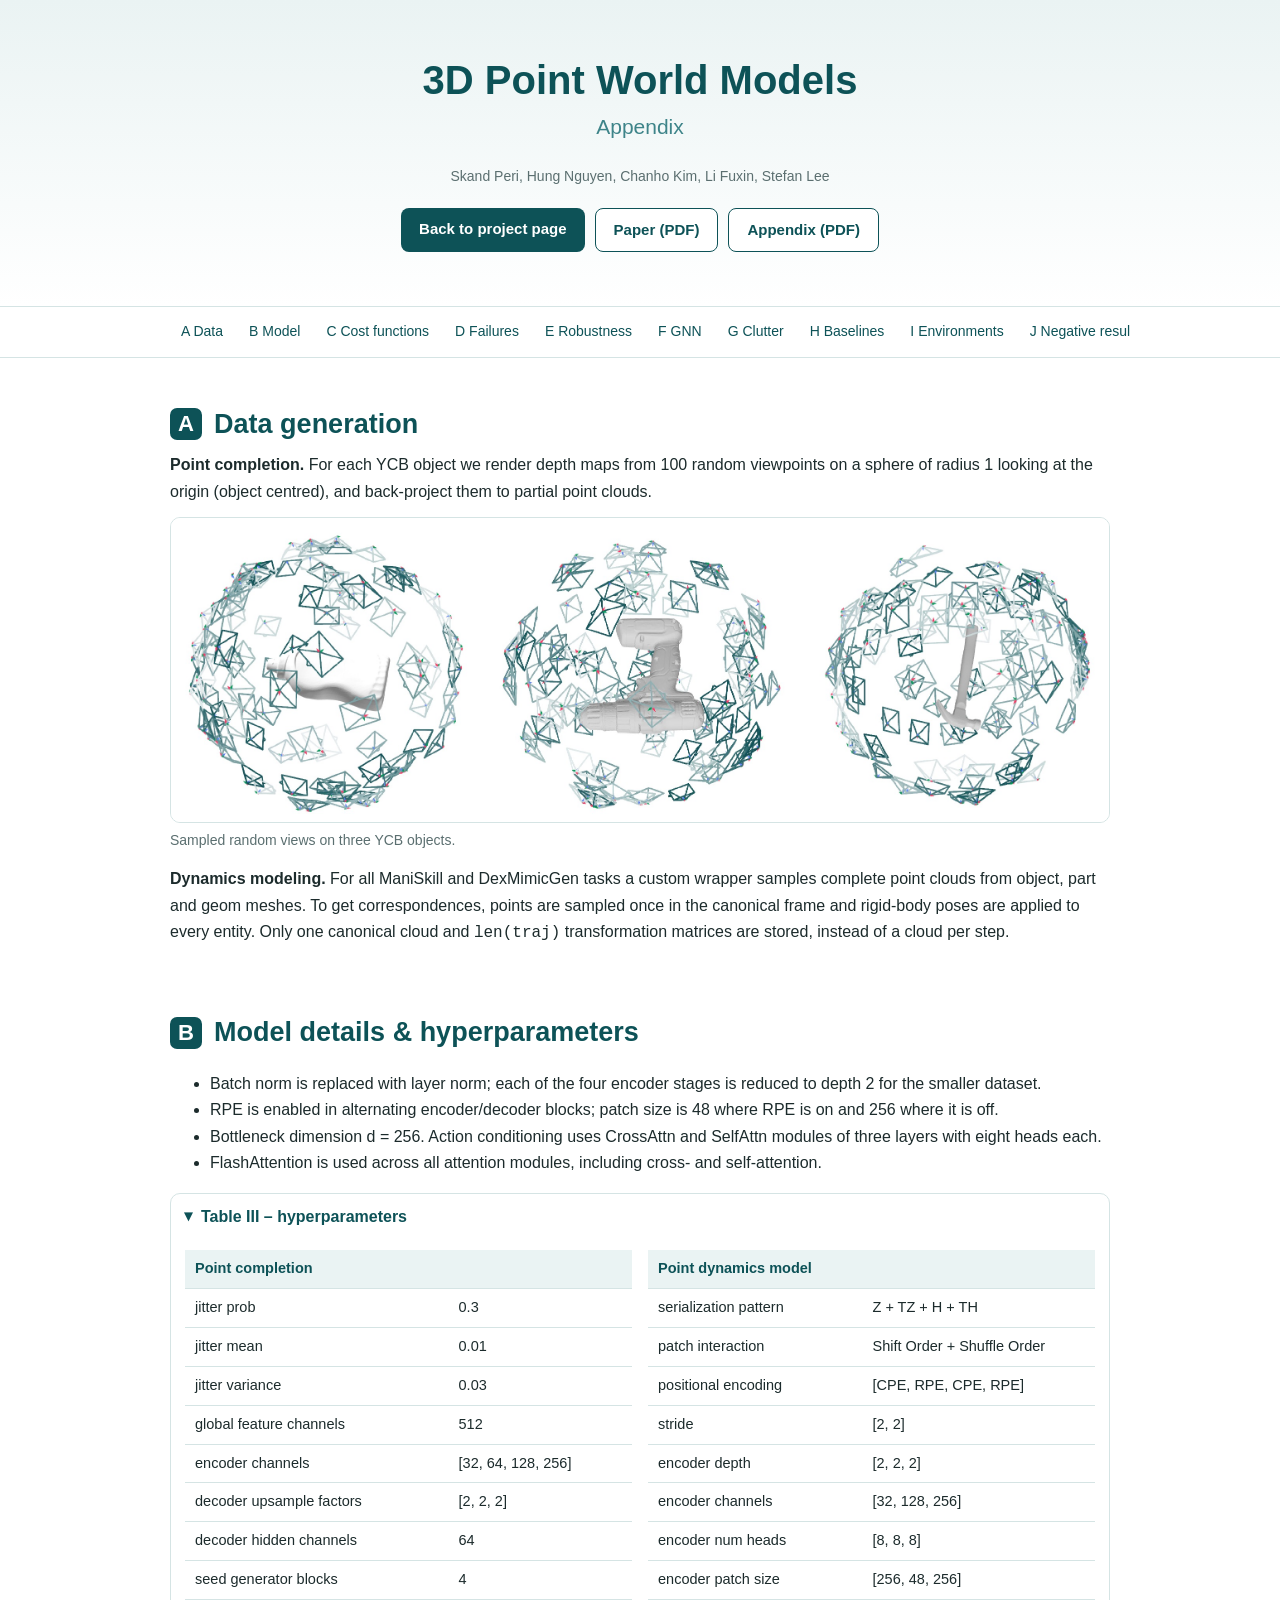
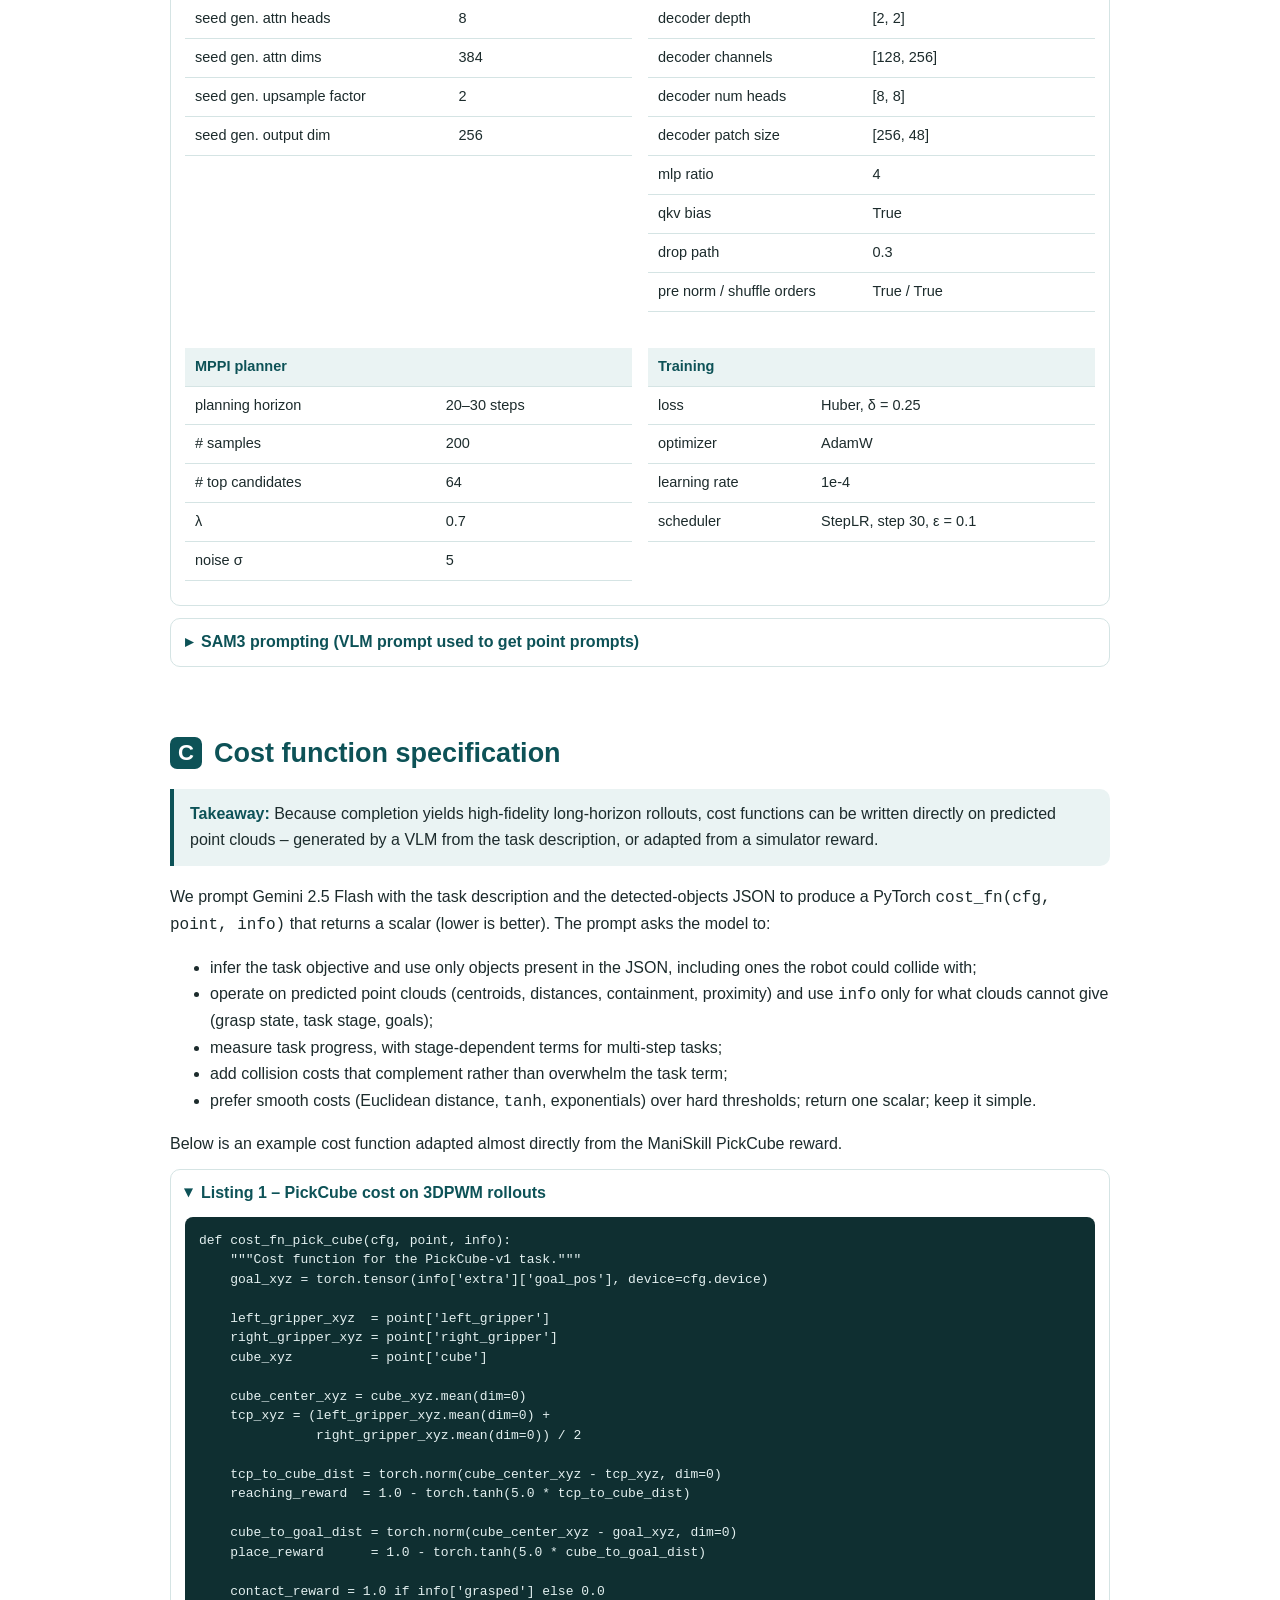
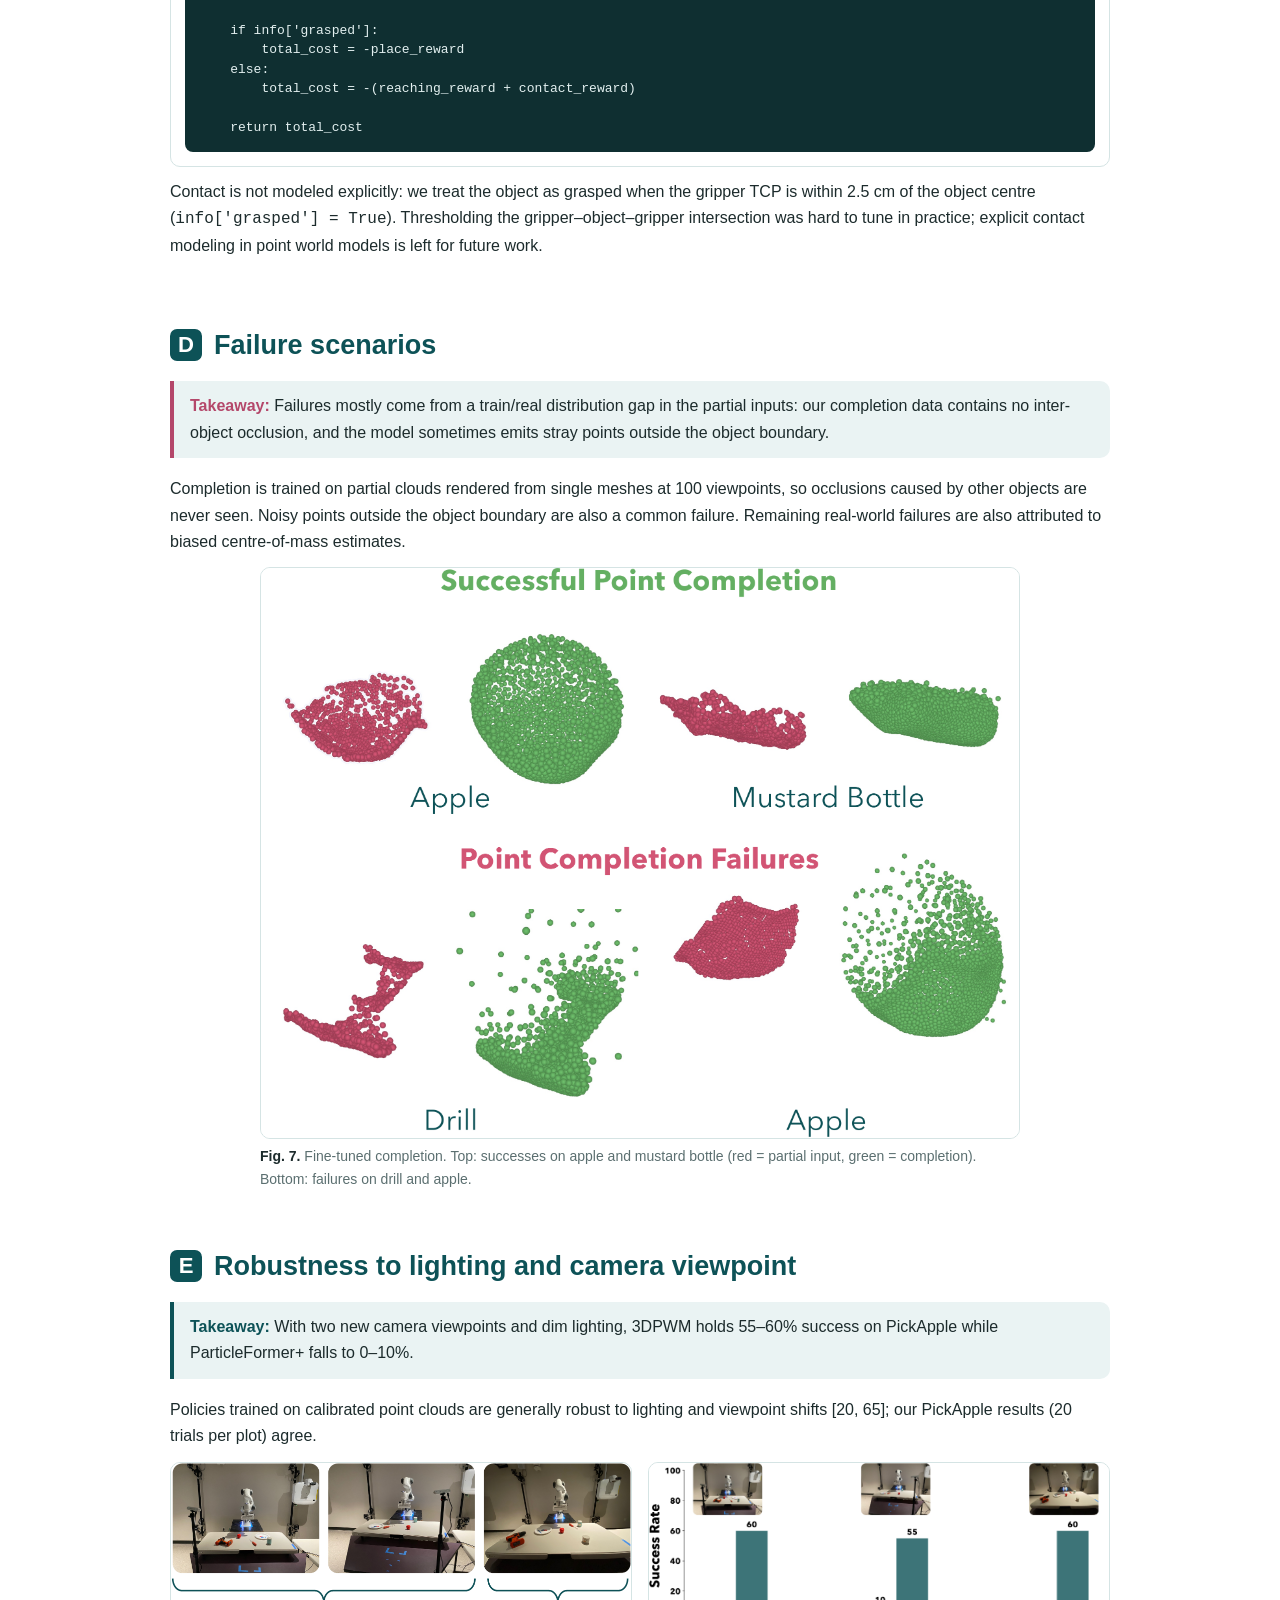
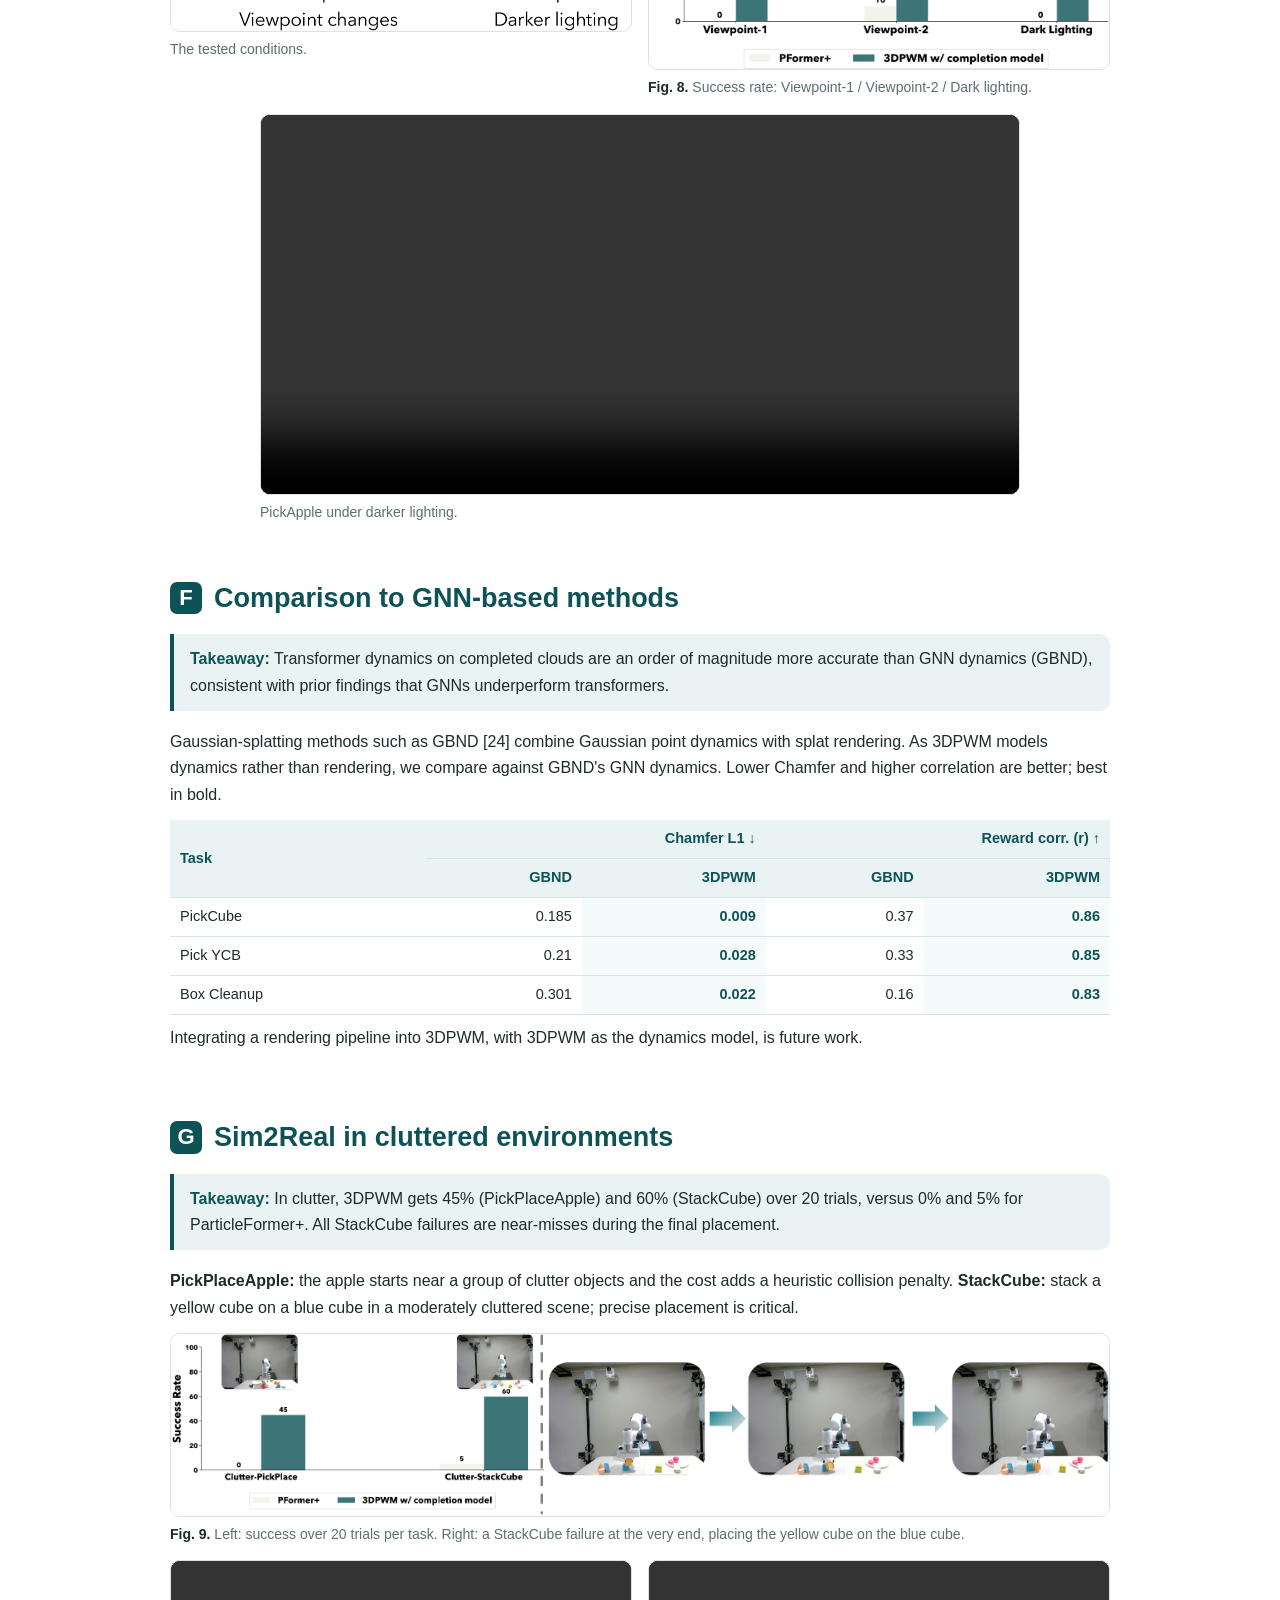
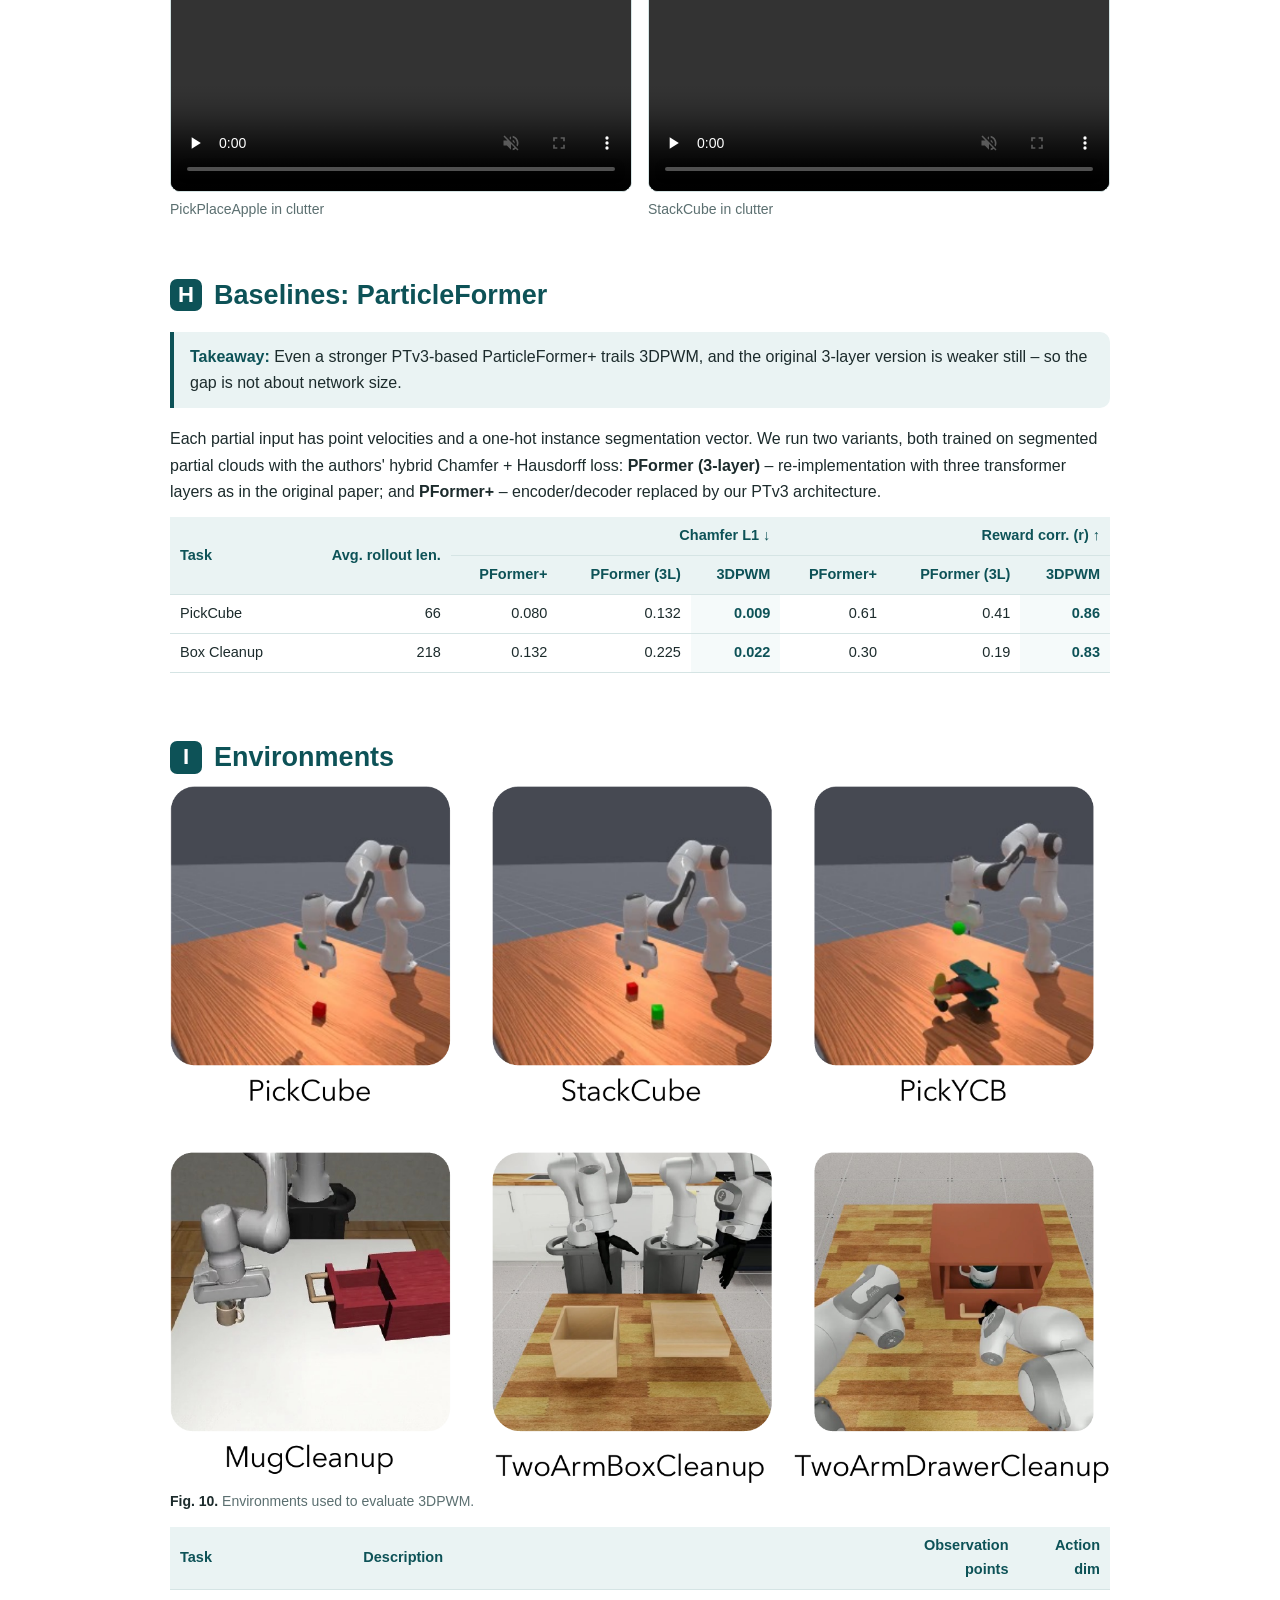
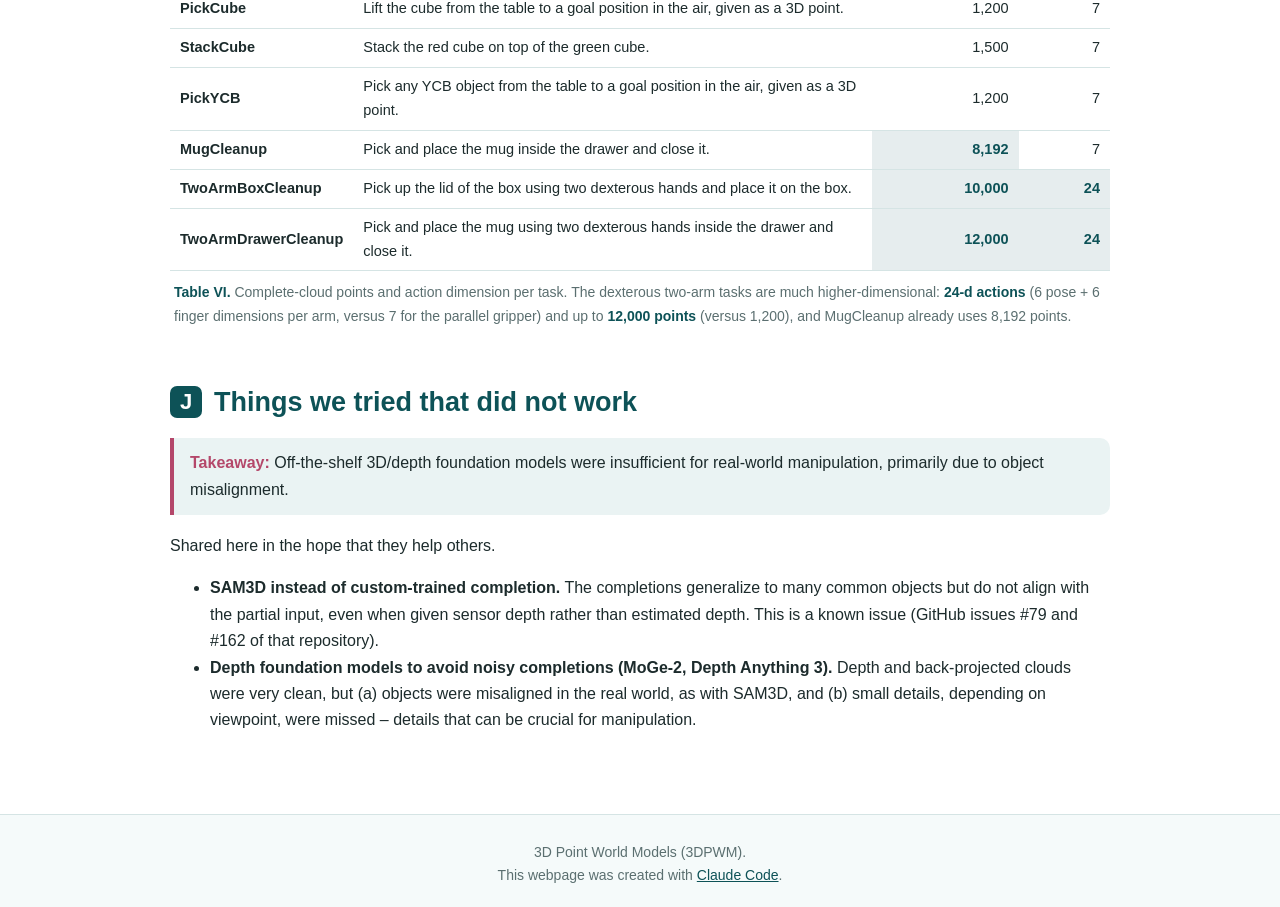
==== appendix.html @ 906a65b5 "Split appendix into a separate page Move appendix sections A-J out of index.html into appendix.html " ====
<!DOCTYPE html>
<html lang="en">
<head>
<meta charset="utf-8">
<meta name="viewport" content="width=device-width,initial-scale=1">
<meta name="author" content="Skand Peri, Hung Nguyen, Chanho Kim, Li Fuxin, Stefan Lee">
<title>3D Point World Models – Appendix</title>
<meta name="description" content="Appendix for 3D Point World Models (3DPWM).">
<link rel="icon" href="data:,">
<link rel="stylesheet" href="style.css?v=23">
</head>
<body>

<header class="hero">
  <div class="wrap">
    <h1>3D Point World Models</h1>
    <p class="sub">Appendix</p>
    <p class="authors">Skand Peri, Hung Nguyen, Chanho Kim, Li Fuxin, Stefan Lee</p>
    <div class="btns">
      <a class="btn" href="index.html">Back to project page</a>
      <a class="btn alt" href="pdf/paper.pdf">Paper (PDF)</a>
      <a class="btn alt" href="pdf/appendix.pdf">Appendix (PDF)</a>
    </div>
  </div>
</header>

<nav class="top"><div class="wrap">
  <a href="#a-data">A Data</a>
  <a href="#b-model">B Model</a>
  <a href="#c-cost">C Cost functions</a>
  <a href="#d-fail">D Failures</a>
  <a href="#e-robust">E Robustness</a>
  <a href="#f-gnn">F GNN</a>
  <a href="#g-clutter">G Clutter</a>
  <a href="#h-pf">H Baselines</a>
  <a href="#i-env">I Environments</a>
  <a href="#j-neg">J Negative results</a>
</div></nav>

<main class="wrap">

<!-- A -->
<section id="a-data">
  <h2><span class="n">A</span>Data generation</h2>
  <p><b>Point completion.</b> For each YCB object we render depth maps from 100 random viewpoints on a sphere of radius 1 looking at the origin (object centred), and back-project them to partial point clouds.</p>
  <figure><img loading="lazy" src="img/point_completetion_views.png" alt="Random camera viewpoints around three YCB objects"><figcaption>Sampled random views on three YCB objects.</figcaption></figure>
  <p style="margin-top:14px"><b>Dynamics modeling.</b> For all ManiSkill and DexMimicGen tasks a custom wrapper samples complete point clouds from object, part and geom meshes. To get correspondences, points are sampled once in the canonical frame and rigid-body poses are applied to every entity. Only one canonical cloud and <code>len(traj)</code> transformation matrices are stored, instead of a cloud per step.</p>
</section>

<!-- B -->
<section id="b-model">
  <h2><span class="n">B</span>Model details &amp; hyperparameters</h2>
  <ul>
    <li>Batch norm is replaced with layer norm; each of the four encoder stages is reduced to depth 2 for the smaller dataset.</li>
    <li>RPE is enabled in alternating encoder/decoder blocks; patch size is 48 where RPE is on and 256 where it is off.</li>
    <li>Bottleneck dimension d = 256. Action conditioning uses CrossAttn and SelfAttn modules of three layers with eight heads each.</li>
    <li>FlashAttention is used across all attention modules, including cross- and self-attention.</li>
  </ul>

  <details open><summary>Table III – hyperparameters</summary><div class="body">
  <div class="two">
    <div class="tw"><table><tr><th colspan="2">Point completion</th></tr>
      <tr><td>jitter prob</td><td>0.3</td></tr><tr><td>jitter mean</td><td>0.01</td></tr><tr><td>jitter variance</td><td>0.03</td></tr>
      <tr><td>global feature channels</td><td>512</td></tr><tr><td>encoder channels</td><td>[32, 64, 128, 256]</td></tr>
      <tr><td>decoder upsample factors</td><td>[2, 2, 2]</td></tr><tr><td>decoder hidden channels</td><td>64</td></tr>
      <tr><td>seed generator blocks</td><td>4</td></tr><tr><td>seed gen. attn heads</td><td>8</td></tr><tr><td>seed gen. attn dims</td><td>384</td></tr>
      <tr><td>seed gen. upsample factor</td><td>2</td></tr><tr><td>seed gen. output dim</td><td>256</td></tr></table></div>
    <div class="tw"><table><tr><th colspan="2">Point dynamics model</th></tr>
      <tr><td>serialization pattern</td><td>Z + TZ + H + TH</td></tr><tr><td>patch interaction</td><td>Shift Order + Shuffle Order</td></tr>
      <tr><td>positional encoding</td><td>[CPE, RPE, CPE, RPE]</td></tr><tr><td>stride</td><td>[2, 2]</td></tr>
      <tr><td>encoder depth</td><td>[2, 2, 2]</td></tr><tr><td>encoder channels</td><td>[32, 128, 256]</td></tr>
      <tr><td>encoder num heads</td><td>[8, 8, 8]</td></tr><tr><td>encoder patch size</td><td>[256, 48, 256]</td></tr>
      <tr><td>decoder depth</td><td>[2, 2]</td></tr><tr><td>decoder channels</td><td>[128, 256]</td></tr>
      <tr><td>decoder num heads</td><td>[8, 8]</td></tr><tr><td>decoder patch size</td><td>[256, 48]</td></tr>
      <tr><td>mlp ratio</td><td>4</td></tr><tr><td>qkv bias</td><td>True</td></tr><tr><td>drop path</td><td>0.3</td></tr>
      <tr><td>pre norm / shuffle orders</td><td>True / True</td></tr></table></div>
    <div class="tw"><table><tr><th colspan="2">MPPI planner</th></tr>
        <tr><td>planning horizon</td><td>20–30 steps</td></tr><tr><td># samples</td><td>200</td></tr><tr><td># top candidates</td><td>64</td></tr>
        <tr><td>λ</td><td>0.7</td></tr><tr><td>noise σ</td><td>5</td></tr></table></div>
    <div class="tw"><table><tr><th colspan="2">Training</th></tr>
        <tr><td>loss</td><td>Huber, δ = 0.25</td></tr><tr><td>optimizer</td><td>AdamW</td></tr><tr><td>learning rate</td><td>1e-4</td></tr>
        <tr><td>scheduler</td><td>StepLR, step 30, ε = 0.1</td></tr></table></div>
  </div></div></details>

  <details><summary>SAM3 prompting (VLM prompt used to get point prompts)</summary><div class="body">
    <p>Given the task description, Gemini Robotics 1.5 identifies task-relevant objects and outputs one or more 2D points per object. These points prompt SAM3 to segment the objects.</p>
<pre>You are a vision-language model assisting a robot with a manipulation task.

Given:
1. A natural-language task description.
2. An RGB image of the current scene.

Your goal is to identify all objects that are relevant to successfully
completing the task and provide one or more 2D point locations for each
relevant object.

Instructions:
1. Read the task description carefully and determine which physical objects
   the robot must interact with, manipulate, move, avoid, or otherwise
   reason about to complete the task.
2. In the image, locate each task-relevant object.
3. For each relevant object, select a 2D point that lies clearly INSIDE the
   visible region of that object.
   - The point should be near the center of the visible portion of the object
     whenever possible.
   - Do not place the point on the object's boundary.
   - Do not place the point on the background, another object, or an
     occluding object.
   - Prefer points that are visually unambiguous and far from object boundaries.
   - If an object is partially occluded, place the point on the visible portion.
...
Output format:
[ { "object": "&lt;short object description&gt;", "point": [x, y] }, ... ]

Example:
Task: "Pick up the red mug and place it inside the bowl."
Output:
[ {"object": "red mug", "point": [312, 241]},
  {"object": "bowl",    "point": [487, 326]} ]

Be precise: every point must fall inside the corresponding object's visible pixels.</pre>
  </div></details>
</section>

<!-- C -->
<section id="c-cost">
  <h2><span class="n">C</span>Cost function specification</h2>
  <div class="take"><b>Takeaway:</b> Because completion yields high-fidelity long-horizon rollouts, cost functions can be written directly on predicted point clouds – generated by a VLM from the task description, or adapted from a simulator reward.</div>
  <p>We prompt Gemini 2.5 Flash with the task description and the detected-objects JSON to produce a PyTorch <code>cost_fn(cfg, point, info)</code> that returns a scalar (lower is better). The prompt asks the model to:</p>
  <ul>
    <li>infer the task objective and use only objects present in the JSON, including ones the robot could collide with;</li>
    <li>operate on predicted point clouds (centroids, distances, containment, proximity) and use <code>info</code> only for what clouds cannot give (grasp state, task stage, goals);</li>
    <li>measure task progress, with stage-dependent terms for multi-step tasks;</li>
    <li>add collision costs that complement rather than overwhelm the task term;</li>
    <li>prefer smooth costs (Euclidean distance, <code>tanh</code>, exponentials) over hard thresholds; return one scalar; keep it simple.</li>
  </ul>
  <p>Below is an example cost function adapted almost directly from the ManiSkill PickCube reward.</p>
  <details open><summary>Listing 1 – PickCube cost on 3DPWM rollouts</summary><div class="body">
<pre>def cost_fn_pick_cube(cfg, point, info):
    """Cost function for the PickCube-v1 task."""
    goal_xyz = torch.tensor(info['extra']['goal_pos'], device=cfg.device)

    left_gripper_xyz  = point['left_gripper']
    right_gripper_xyz = point['right_gripper']
    cube_xyz          = point['cube']

    cube_center_xyz = cube_xyz.mean(dim=0)
    tcp_xyz = (left_gripper_xyz.mean(dim=0) +
               right_gripper_xyz.mean(dim=0)) / 2

    tcp_to_cube_dist = torch.norm(cube_center_xyz - tcp_xyz, dim=0)
    reaching_reward  = 1.0 - torch.tanh(5.0 * tcp_to_cube_dist)

    cube_to_goal_dist = torch.norm(cube_center_xyz - goal_xyz, dim=0)
    place_reward      = 1.0 - torch.tanh(5.0 * cube_to_goal_dist)

    contact_reward = 1.0 if info['grasped'] else 0.0

    if info['grasped']:
        total_cost = -place_reward
    else:
        total_cost = -(reaching_reward + contact_reward)

    return total_cost</pre>
  </div></details>
  <p>Contact is not modeled explicitly: we treat the object as grasped when the gripper TCP is within 2.5 cm of the object centre (<code>info['grasped'] = True</code>). Thresholding the gripper–object–gripper intersection was hard to tune in practice; explicit contact modeling in point world models is left for future work.</p>
</section>

<!-- D -->
<section id="d-fail">
  <h2><span class="n">D</span>Failure scenarios</h2>
  <div class="take warn"><b>Takeaway:</b> Failures mostly come from a train/real distribution gap in the partial inputs: our completion data contains no inter-object occlusion, and the model sometimes emits stray points outside the object boundary.</div>
  <p>Completion is trained on partial clouds rendered from single meshes at 100 viewpoints, so occlusions caused by other objects are never seen. Noisy points outside the object boundary are also a common failure. Remaining real-world failures are also attributed to biased centre-of-mass estimates.</p>
  <div class="vwide">
    <figure><img loading="lazy" src="img/point_completion.png" alt="Successful and failed point completions"><figcaption><b>Fig. 7.</b> Fine-tuned completion. Top: successes on apple and mustard bottle (red = partial input, green = completion). Bottom: failures on drill and apple.</figcaption></figure>
  </div>
</section>

<!-- E -->
<section id="e-robust">
  <h2><span class="n">E</span>Robustness to lighting and camera viewpoint</h2>
  <div class="take"><b>Takeaway:</b> With two new camera viewpoints and dim lighting, 3DPWM holds 55–60% success on PickApple while ParticleFormer+ falls to 0–10%.</div>
  <p>Policies trained on calibrated point clouds are generally robust to lighting and viewpoint shifts [20, 65]; our PickApple results (20 trials per plot) agree.</p>
  <div class="two">
    <figure><img loading="lazy" src="img/lighting_viewpoint.png" alt="Two viewpoint changes and darker lighting"><figcaption>The tested conditions.</figcaption></figure>
    <figure><img loading="lazy" src="img/viewpoint_lighting.png" alt="Bar chart: 3DPWM 60, 55, 60 vs ParticleFormer+ 0, 10, 0"><figcaption><b>Fig. 8.</b> Success rate: Viewpoint-1 / Viewpoint-2 / Dark lighting.</figcaption></figure>
  </div>
  <figure class="vwide" style="margin-top:14px"><video controls muted loop playsinline preload="none" src="vid/pick_apple_dark.mp4"></video><figcaption>PickApple under darker lighting.</figcaption></figure>
</section>

<!-- F -->
<section id="f-gnn">
  <h2><span class="n">F</span>Comparison to GNN-based methods</h2>
  <div class="take"><b>Takeaway:</b> Transformer dynamics on completed clouds are an order of magnitude more accurate than GNN dynamics (GBND), consistent with prior findings that GNNs underperform transformers.</div>
  <p>Gaussian-splatting methods such as GBND [24] combine Gaussian point dynamics with splat rendering. As 3DPWM models dynamics rather than rendering, we compare against GBND's GNN dynamics. Lower Chamfer and higher correlation are better; best in bold.</p>
  <div class="tw"><table>
    <tr><th rowspan="2">Task</th><th class="num" colspan="2">Chamfer L1 ↓</th><th class="num" colspan="2">Reward corr. (r) ↑</th></tr>
    <tr><th class="num">GBND</th><th class="num">3DPWM</th><th class="num">GBND</th><th class="num">3DPWM</th></tr>
    <tr><td>PickCube</td><td class="num">0.185</td><td class="num best">0.009</td><td class="num">0.37</td><td class="num best">0.86</td></tr>
    <tr><td>Pick YCB</td><td class="num">0.21</td><td class="num best">0.028</td><td class="num">0.33</td><td class="num best">0.85</td></tr>
    <tr><td>Box Cleanup</td><td class="num">0.301</td><td class="num best">0.022</td><td class="num">0.16</td><td class="num best">0.83</td></tr>
  </table></div>
  <p>Integrating a rendering pipeline into 3DPWM, with 3DPWM as the dynamics model, is future work.</p>
</section>

<!-- G -->
<section id="g-clutter">
  <h2><span class="n">G</span>Sim2Real in cluttered environments</h2>
  <div class="take"><b>Takeaway:</b> In clutter, 3DPWM gets 45% (PickPlaceApple) and 60% (StackCube) over 20 trials, versus 0% and 5% for ParticleFormer+. All StackCube failures are near-misses during the final placement.</div>
  <p><b>PickPlaceApple:</b> the apple starts near a group of clutter objects and the cost adds a heuristic collision penalty. <b>StackCube:</b> stack a yellow cube on a blue cube in a moderately cluttered scene; precise placement is critical.</p>
  <figure><img loading="lazy" src="img/clutter.png" alt="Clutter success rates and a StackCube near-miss sequence"><figcaption><b>Fig. 9.</b> Left: success over 20 trials per task. Right: a StackCube failure at the very end, placing the yellow cube on the blue cube.</figcaption></figure>
  <div class="vgrid" style="margin-top:14px">
    <figure><video muted loop playsinline preload="none" controls src="vid/pick_and_place_apple_clutter.mp4"></video><figcaption>PickPlaceApple in clutter</figcaption></figure>
    <figure><video muted loop playsinline preload="none" controls src="vid/stack_cube.mp4"></video><figcaption>StackCube in clutter</figcaption></figure>
  </div>
</section>

<!-- H -->
<section id="h-pf">
  <h2><span class="n">H</span>Baselines: ParticleFormer</h2>
  <div class="take"><b>Takeaway:</b> Even a stronger PTv3-based ParticleFormer+ trails 3DPWM, and the original 3-layer version is weaker still – so the gap is not about network size.</div>
  <p>Each partial input has point velocities and a one-hot instance segmentation vector. We run two variants, both trained on segmented partial clouds with the authors' hybrid Chamfer + Hausdorff loss: <b>PFormer (3-layer)</b> – re-implementation with three transformer layers as in the original paper; and <b>PFormer+</b> – encoder/decoder replaced by our PTv3 architecture.</p>
  <div class="tw"><table>
    <tr><th rowspan="2">Task</th><th class="num" rowspan="2">Avg. rollout len.</th><th class="num" colspan="3">Chamfer L1 ↓</th><th class="num" colspan="3">Reward corr. (r) ↑</th></tr>
    <tr><th class="num">PFormer+</th><th class="num">PFormer (3L)</th><th class="num">3DPWM</th><th class="num">PFormer+</th><th class="num">PFormer (3L)</th><th class="num">3DPWM</th></tr>
    <tr><td>PickCube</td><td class="num">66</td><td class="num">0.080</td><td class="num">0.132</td><td class="num best">0.009</td><td class="num">0.61</td><td class="num">0.41</td><td class="num best">0.86</td></tr>
    <tr><td>Box Cleanup</td><td class="num">218</td><td class="num">0.132</td><td class="num">0.225</td><td class="num best">0.022</td><td class="num">0.30</td><td class="num">0.19</td><td class="num best">0.83</td></tr>
  </table></div>
</section>

<!-- I -->
<section id="i-env">
  <h2><span class="n">I</span>Environments</h2>
  <figure><img class="nb" loading="lazy" src="img/env.png" alt="Snapshots of the six evaluation environments"><figcaption><b>Fig. 10.</b> Environments used to evaluate 3DPWM.</figcaption></figure>
  <div class="tw" style="margin-top:14px"><table class="envt">
    <tr><th>Task</th><th>Description</th><th class="num">Observation points</th><th class="num">Action dim</th></tr>
    <tr><td><b>PickCube</b></td><td>Lift the cube from the table to a goal position in the air, given as a 3D point.</td><td class="num">1,200</td><td class="num">7</td></tr>
    <tr><td><b>StackCube</b></td><td>Stack the red cube on top of the green cube.</td><td class="num">1,500</td><td class="num">7</td></tr>
    <tr><td><b>PickYCB</b></td><td>Pick any YCB object from the table to a goal position in the air, given as a 3D point.</td><td class="num">1,200</td><td class="num">7</td></tr>
    <tr><td><b>MugCleanup</b></td><td>Pick and place the mug inside the drawer and close it.</td><td class="num hi">8,192</td><td class="num">7</td></tr>
    <tr><td><b>TwoArmBoxCleanup</b></td><td>Pick up the lid of the box using two dexterous hands and place it on the box.</td><td class="num hi">10,000</td><td class="num hi">24</td></tr>
    <tr><td><b>TwoArmDrawerCleanup</b></td><td>Pick and place the mug using two dexterous hands inside the drawer and close it.</td><td class="num hi">12,000</td><td class="num hi">24</td></tr>
  </table></div>
  <p class="cap"><b>Table VI.</b> Complete-cloud points and action dimension per task. The dexterous two-arm tasks are much higher-dimensional: <b>24-d actions</b> (6 pose + 6 finger dimensions per arm, versus 7 for the parallel gripper) and up to <b>12,000 points</b> (versus 1,200), and MugCleanup already uses 8,192 points.</p>
</section>

<!-- J -->
<section id="j-neg">
  <h2><span class="n">J</span>Things we tried that did not work</h2>
  <div class="take warn"><b>Takeaway:</b> Off-the-shelf 3D/depth foundation models were insufficient for real-world manipulation, primarily due to object misalignment.</div>
  <p>Shared here in the hope that they help others.</p>
  <ul>
    <li><b>SAM3D instead of custom-trained completion.</b> The completions generalize to many common objects but do not align with the partial input, even when given sensor depth rather than estimated depth. This is a known issue (GitHub issues #79 and #162 of that repository).</li>
    <li><b>Depth foundation models to avoid noisy completions (MoGe-2, Depth Anything 3).</b> Depth and back-projected clouds were very clean, but (a) objects were misaligned in the real world, as with SAM3D, and (b) small details, depending on viewpoint, were missed – details that can be crucial for manipulation.</li>
  </ul>
</section>

</main>

<footer><div class="wrap">3D Point World Models (3DPWM).<br>This webpage was created with <a href="https://claude.com/claude-code">Claude Code</a>.</div></footer>

</body>
</html>
---- style.css ----
:root{
  --brand:#0D5257;      /* 3DPWM teal */
  --accent:#3E8489;     /* lighter teal for accents */
  --soft:#8FBABD;
  --tint:#EAF3F3;       /* very light wash */
  --tint2:#F5FAFA;
  --ink:#1c2b2c;
  --muted:#5b6f70;
  --line:#d5e4e4;
  --bg:#ffffff;
  --bad:#B4476A;
}
*{box-sizing:border-box}
html{scroll-behavior:smooth;scroll-padding-top:64px}
body{margin:0;font:16px/1.65 -apple-system,BlinkMacSystemFont,"Segoe UI",Roboto,Helvetica,Arial,sans-serif;color:var(--ink);background:var(--bg)}
.wrap{max-width:980px;margin:0 auto;padding:0 20px}
a{color:var(--brand)}
img,video{max-width:100%;display:block}

/* hero */
header.hero{background:linear-gradient(180deg,var(--tint) 0%,#fff 100%);padding:56px 0 28px;text-align:center;border-bottom:1px solid var(--line)}
.badge{display:inline-block;font-size:12px;letter-spacing:.08em;text-transform:uppercase;color:var(--brand);background:#fff;border:1px solid var(--soft);border-radius:99px;padding:3px 12px;margin-bottom:16px}
h1{font-size:clamp(26px,4.4vw,40px);line-height:1.2;margin:0 0 6px;color:var(--brand)}
.sub{font-size:clamp(16px,2.4vw,21px);color:var(--accent);margin:0 0 20px;font-weight:500}
.authors{color:var(--muted);font-size:14px;margin:0 0 20px}
.btns{display:flex;gap:10px;justify-content:center;flex-wrap:wrap;margin-bottom:26px}
.btn{display:inline-block;padding:9px 18px;border-radius:8px;background:var(--brand);color:#fff;text-decoration:none;font-weight:600;font-size:15px}
.btn.alt{background:#fff;color:var(--brand);border:1px solid var(--brand)}
.btn:hover{opacity:.88}
.teaser{background:#fff;border:1px solid var(--line);border-radius:14px;padding:14px;max-width:760px;margin:0 auto}
.teaser img{margin:auto;width:100%;height:auto}
.cap{font-size:14px;color:var(--muted);margin:10px 4px 0}
.cap b{color:var(--brand)}

/* nav */
nav.top{position:sticky;top:0;z-index:20;background:rgba(255,255,255,.94);backdrop-filter:blur(8px);border-bottom:1px solid var(--line)}
nav.top .wrap{display:flex;gap:4px;overflow-x:auto;padding:8px 20px;scrollbar-width:none}
nav.top a{white-space:nowrap;text-decoration:none;font-size:14px;color:var(--brand);padding:5px 11px;border-radius:99px}
nav.top a:hover{background:var(--tint)}

section{padding:44px 0 8px}
h2{font-size:27px;color:var(--brand);margin:0 0 6px}
h2 .n{display:inline-flex;align-items:center;justify-content:center;width:1.45em;height:1.45em;margin-right:12px;vertical-align:.08em;font-size:.82em;font-weight:700;line-height:1;color:#fff;background:var(--brand);border-radius:.32em}
h3{font-size:18px;color:var(--brand);margin:28px 0 8px}
.lead{color:var(--muted);margin:0 0 20px}
p{margin:0 0 12px}

/* takeaways */
.grid{display:grid;grid-template-columns:repeat(auto-fit,minmax(285px,1fr));gap:14px}
.card{background:var(--tint2);border:1px solid var(--line);border-top:4px solid var(--accent);border-radius:12px;padding:16px 18px}
.card h4{margin:0 0 4px;font-size:18px;line-height:1.3;color:var(--brand)}
.card p{margin:0;font-size:15px}
.stat{font-size:28px;font-weight:700;color:var(--accent);line-height:1.1;margin-bottom:8px}
.card a.go{display:inline-block;margin-top:8px;font-size:14px}

/* takeaway bar inside each appendix section */
.take{background:var(--tint);border-left:4px solid var(--brand);border-radius:0 10px 10px 0;padding:12px 16px;margin:14px 0 18px}
.take b{color:var(--brand)}

/* videos */
.vgrid{display:grid;grid-template-columns:repeat(auto-fit,minmax(290px,1fr));gap:16px}
figure{margin:0}
figure video,figure img{width:100%;border-radius:10px;border:1px solid var(--line);background:#000}
figure img{background:#fff}
figcaption{font-size:14px;color:var(--muted);margin-top:6px}
figcaption b{color:var(--ink)}
.vwide{max-width:760px;margin:0 auto}

/* details */
details{border:1px solid var(--line);border-radius:10px;margin:12px 0;background:#fff}
summary{cursor:pointer;padding:10px 14px;font-weight:600;color:var(--brand);list-style:none}
summary::before{content:"▸";display:inline-block;margin-right:8px;transition:transform .15s}
details[open]>summary::before{transform:rotate(90deg)}
details>.body{padding:0 14px 14px}
pre{margin:0;background:#0f2f31;color:#e3f0f0;padding:14px;border-radius:8px;overflow:auto;font:13px/1.5 ui-monospace,SFMono-Regular,Menlo,monospace;white-space:pre-wrap}

/* tables */
.tw{overflow-x:auto;margin:10px 0}
table{border-collapse:collapse;width:100%;font-size:14.5px}
th,td{padding:7px 10px;border-bottom:1px solid var(--line);text-align:left}
th{background:var(--tint);color:var(--brand)}
td.num,th.num{text-align:right;font-variant-numeric:tabular-nums}
td.best{font-weight:700;color:var(--brand);background:var(--tint2)}
.two{display:grid;grid-template-columns:repeat(auto-fit,minmax(300px,1fr));gap:16px}
.pill{display:inline-block;font-size:12px;background:var(--tint);color:var(--brand);border-radius:99px;padding:1px 9px;margin-left:6px;vertical-align:middle}
.warn{border-left-color:var(--bad)}
.warn b{color:var(--bad)}
footer{margin-top:56px;padding:26px 0;border-top:1px solid var(--line);background:var(--tint2);color:var(--muted);font-size:14px;text-align:center}
@media (max-width:600px){section{padding-top:34px}h2{font-size:23px}}

.pcd-stage{width:100%;height:min(62vh,520px);min-height:300px;background:#fff;border:1px solid var(--line);border-radius:12px 12px 0 0;overflow:hidden}
.pcd-stage canvas{width:100%;height:100%;display:block;touch-action:none}
.pcd-bar{display:flex;flex-wrap:wrap;gap:10px 14px;align-items:center;padding:10px 12px;background:var(--tint);border:1px solid var(--line);border-top:0;border-radius:0 0 12px 12px}
.pcd-bar button{border:0;background:var(--brand);color:#fff;border-radius:8px;width:36px;height:32px;cursor:pointer;font-size:14px}
.pcd-bar input[type=range]{flex:1;min-width:140px;accent-color:var(--brand)}
.pcd-lab{font-size:13px;color:var(--muted);font-variant-numeric:tabular-nums;min-width:64px}
.pcd-tog{display:flex;gap:12px;font-size:13px;flex-wrap:wrap}
.pcd-tog label{display:flex;align-items:center;gap:5px;cursor:pointer}
.pcd-tog i{width:11px;height:11px;border-radius:50%;display:inline-block}

/* rollout tabs: 3DPWM teal at varying opacity */
.tabs{display:inline-flex;gap:4px;margin:0 0 14px;padding:4px;flex-wrap:wrap;background:rgba(13,82,87,.07);border:1px solid rgba(13,82,87,.15);border-radius:12px}
.tabs button{appearance:none;-webkit-appearance:none;font:inherit;font-size:14.5px;font-weight:600;letter-spacing:.01em;color:rgba(13,82,87,.85);background:transparent;border:0;border-radius:9px;padding:8px 18px;cursor:pointer;transition:background .15s,color .15s,box-shadow .15s}
.tabs button:hover{background:rgba(13,82,87,.13)}
.tabs button:focus-visible{outline:2px solid rgba(13,82,87,.55);outline-offset:2px}
.tabs button[aria-selected=true]{color:#fff;background:rgba(13,82,87,.88);box-shadow:0 1px 4px rgba(13,82,87,.3)}

hr.rule{border:0;height:4px;border-radius:4px;background:var(--brand);margin:52px 0 0}

figure img.nb{border:0;border-radius:0;background:transparent}
table.envt td:nth-child(2){min-width:260px}
td.hi{font-weight:700;color:var(--brand);background:rgba(13,82,87,.10)}
#b-model .two{grid-template-columns:repeat(2,minmax(0,1fr));align-items:start}
@media (max-width:640px){#b-model .two{grid-template-columns:1fr}}
/* key takeaways: 3 per row, last row centred */
#takeaways .grid{display:flex;flex-wrap:wrap;justify-content:center;gap:14px}
#takeaways .card{flex:0 1 calc((100% - 28px)/3);min-width:260px}
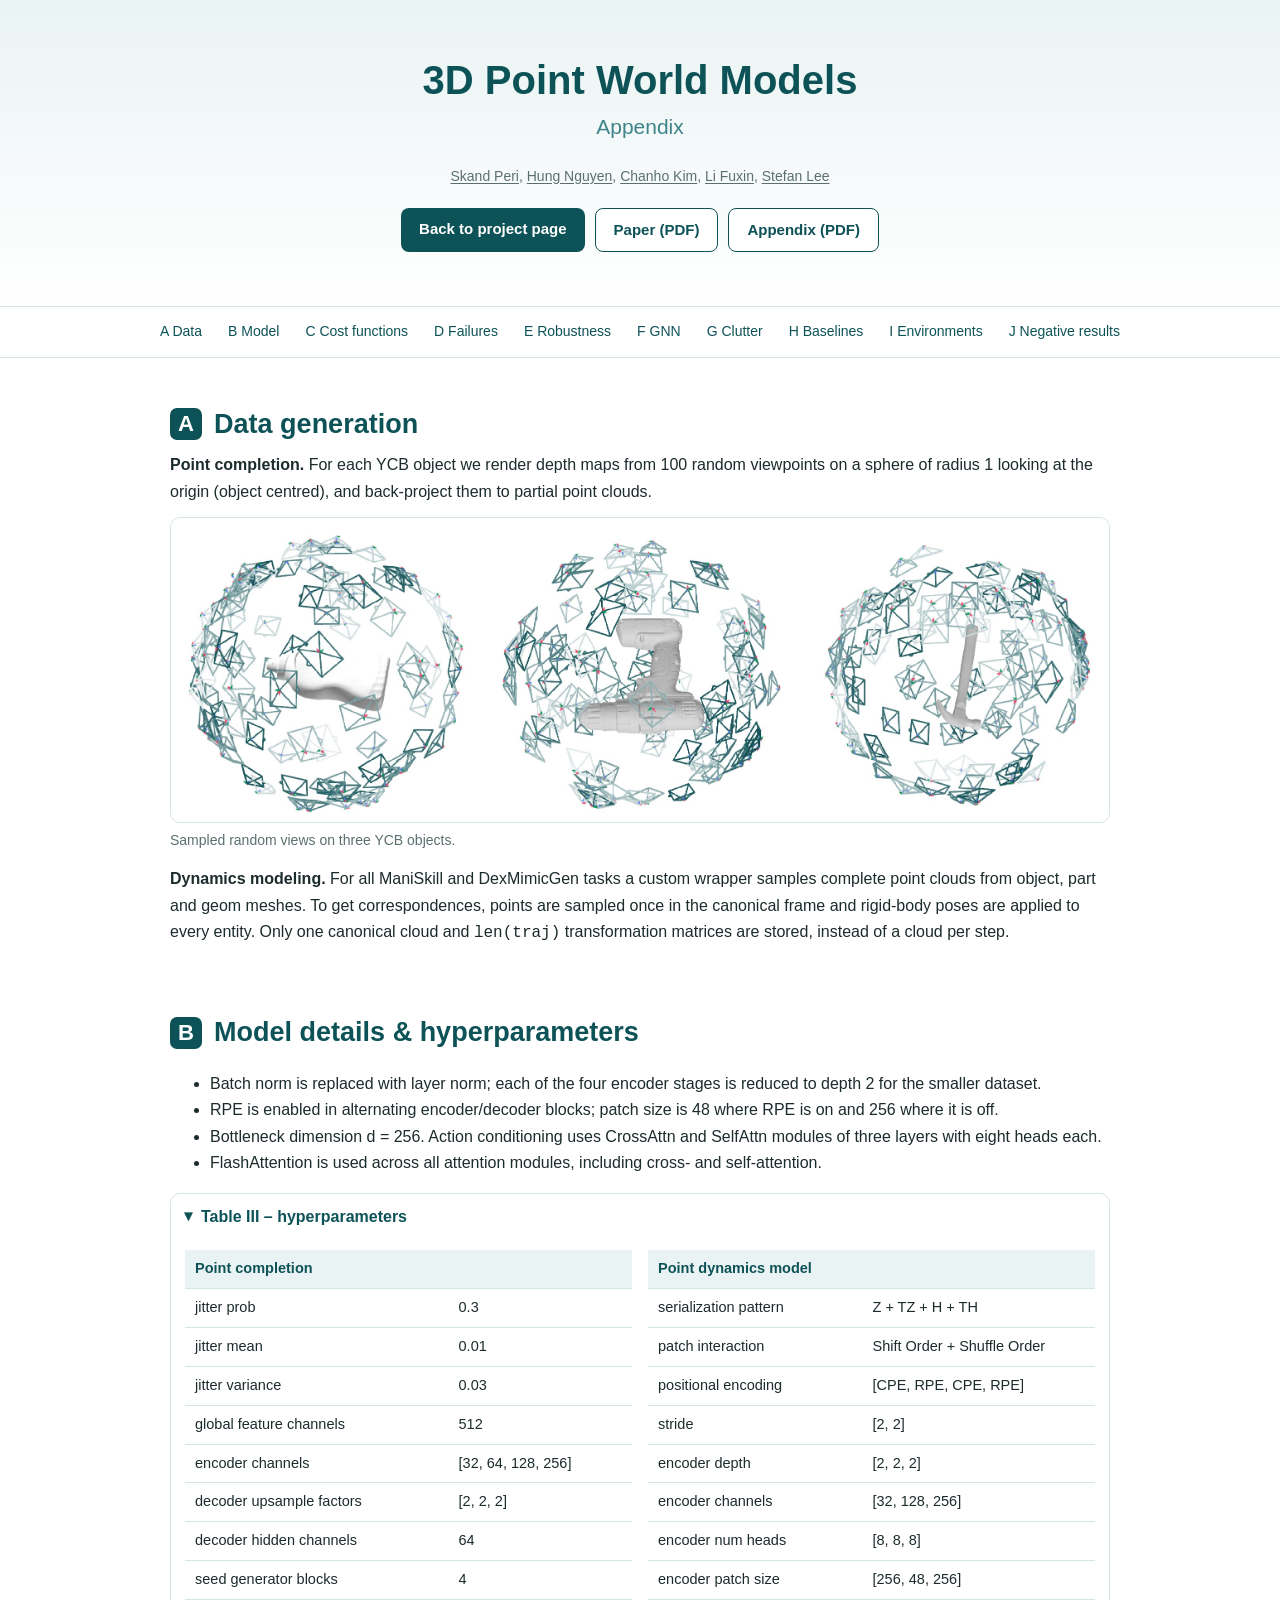
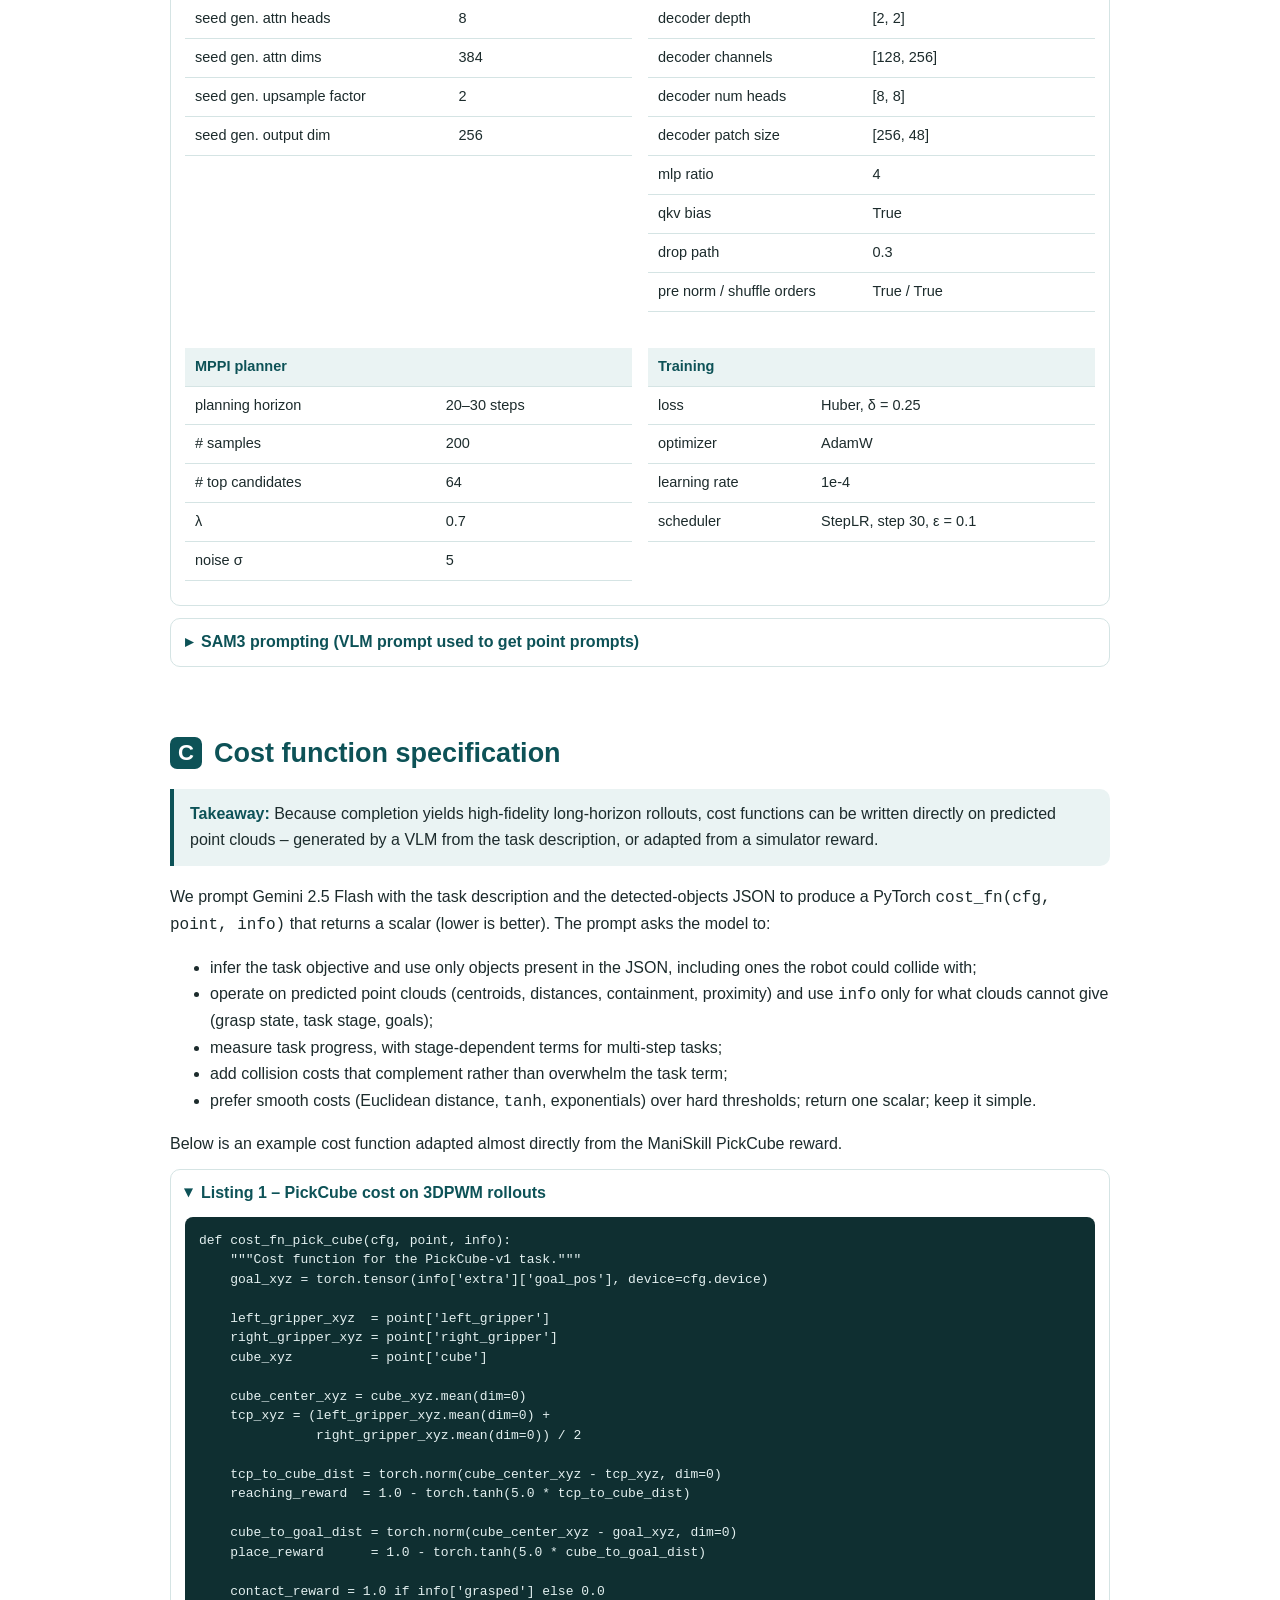
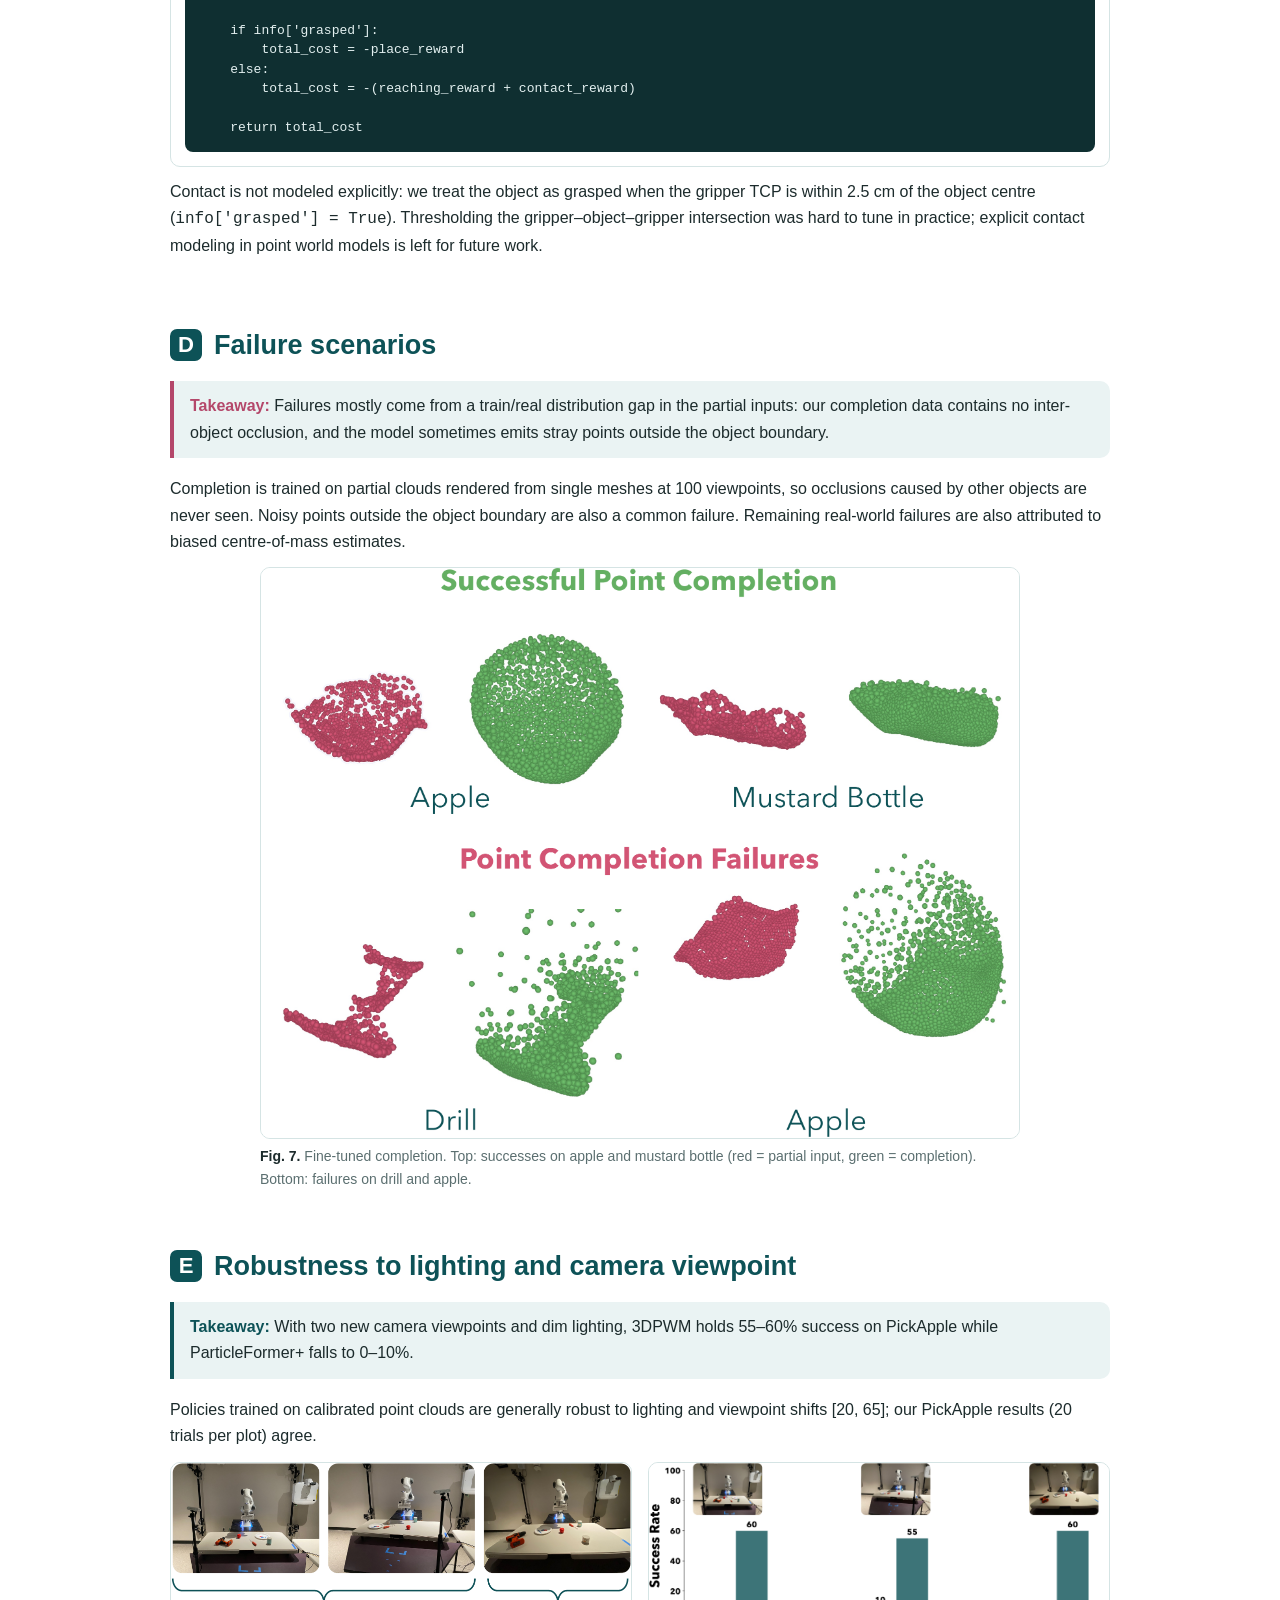
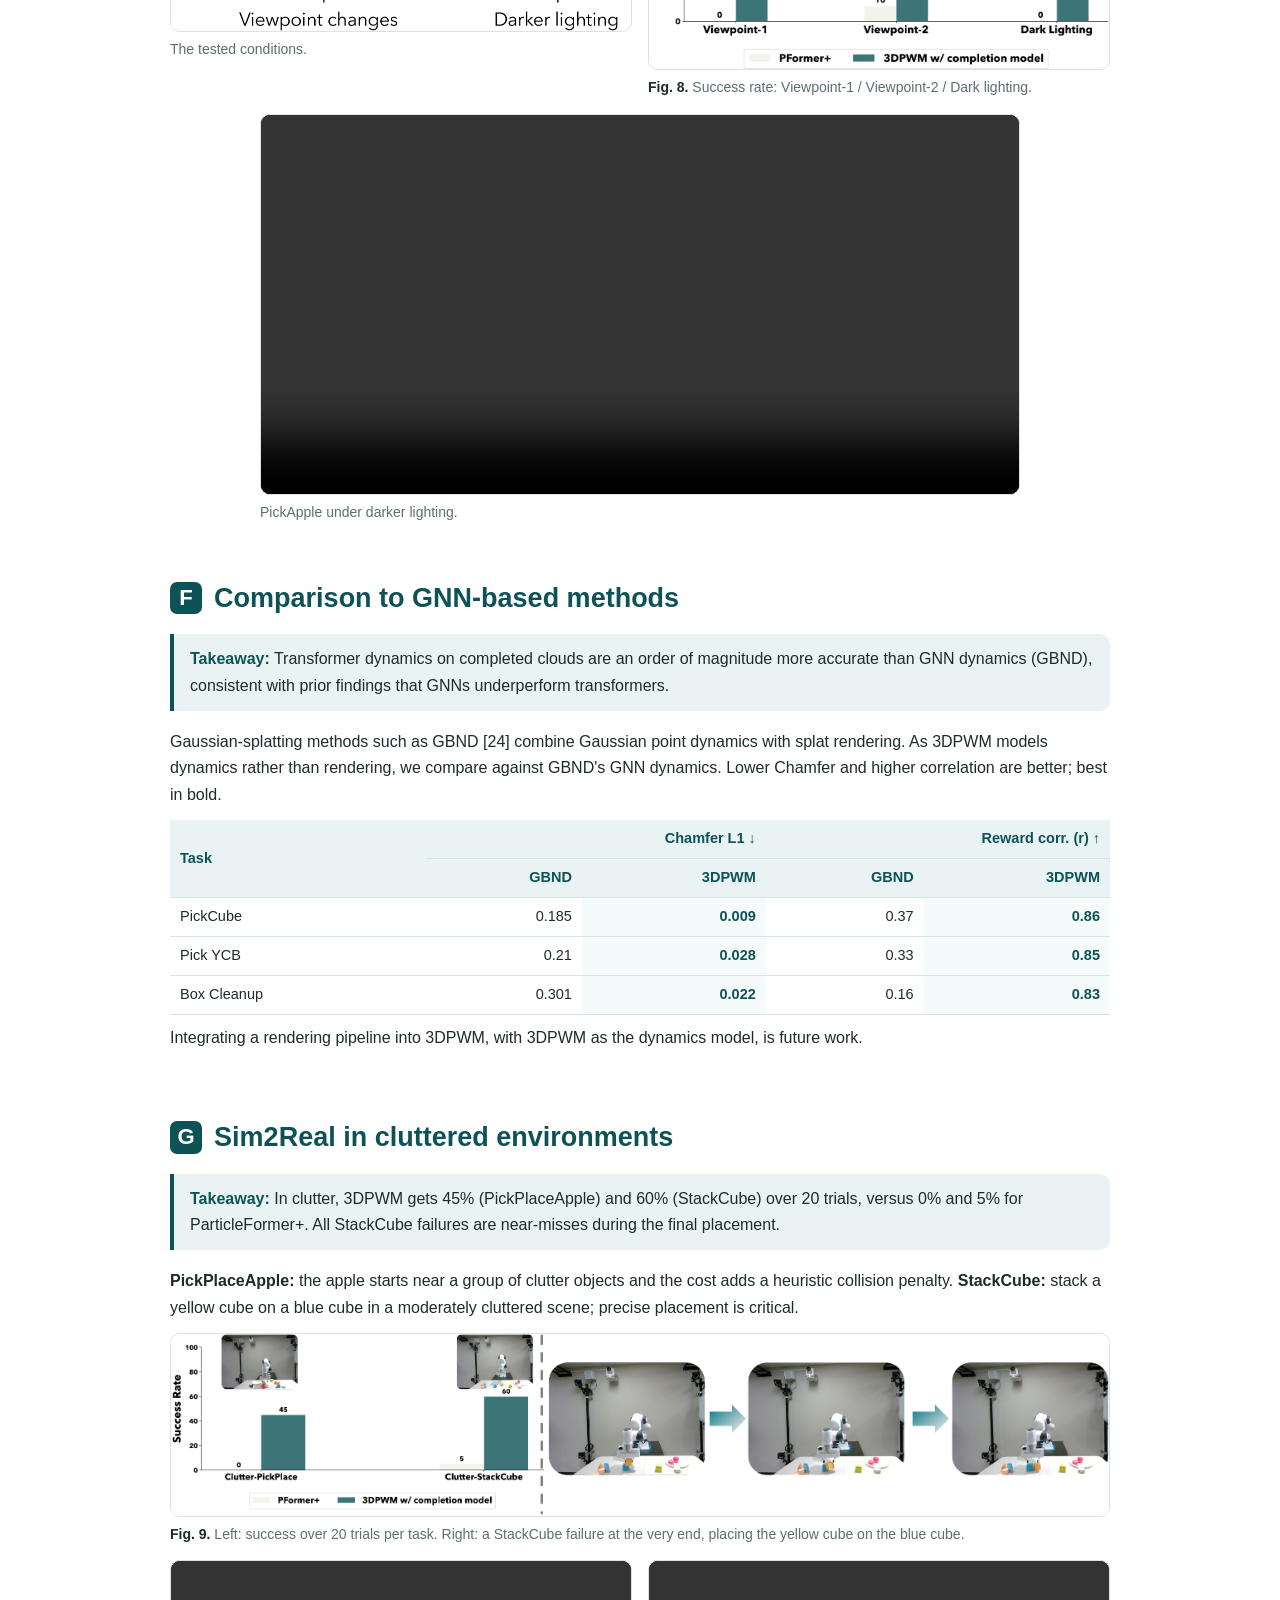
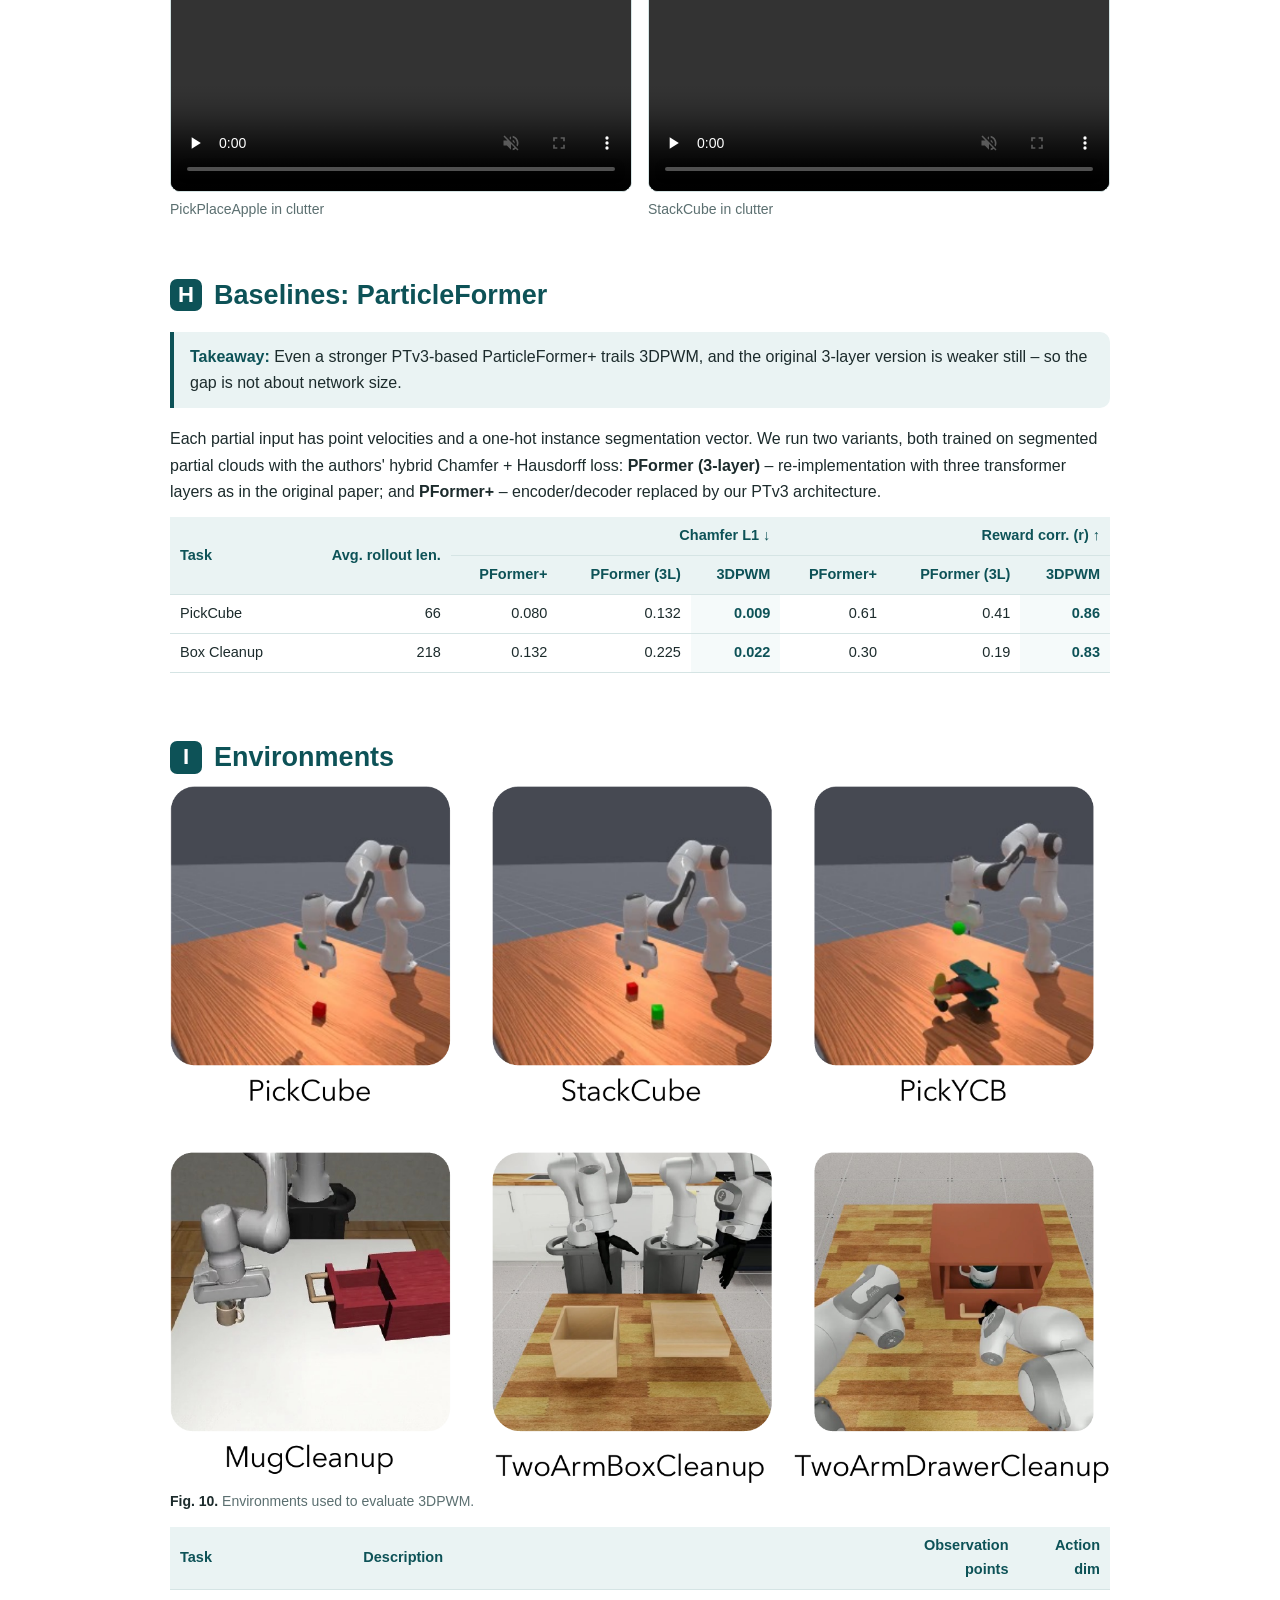
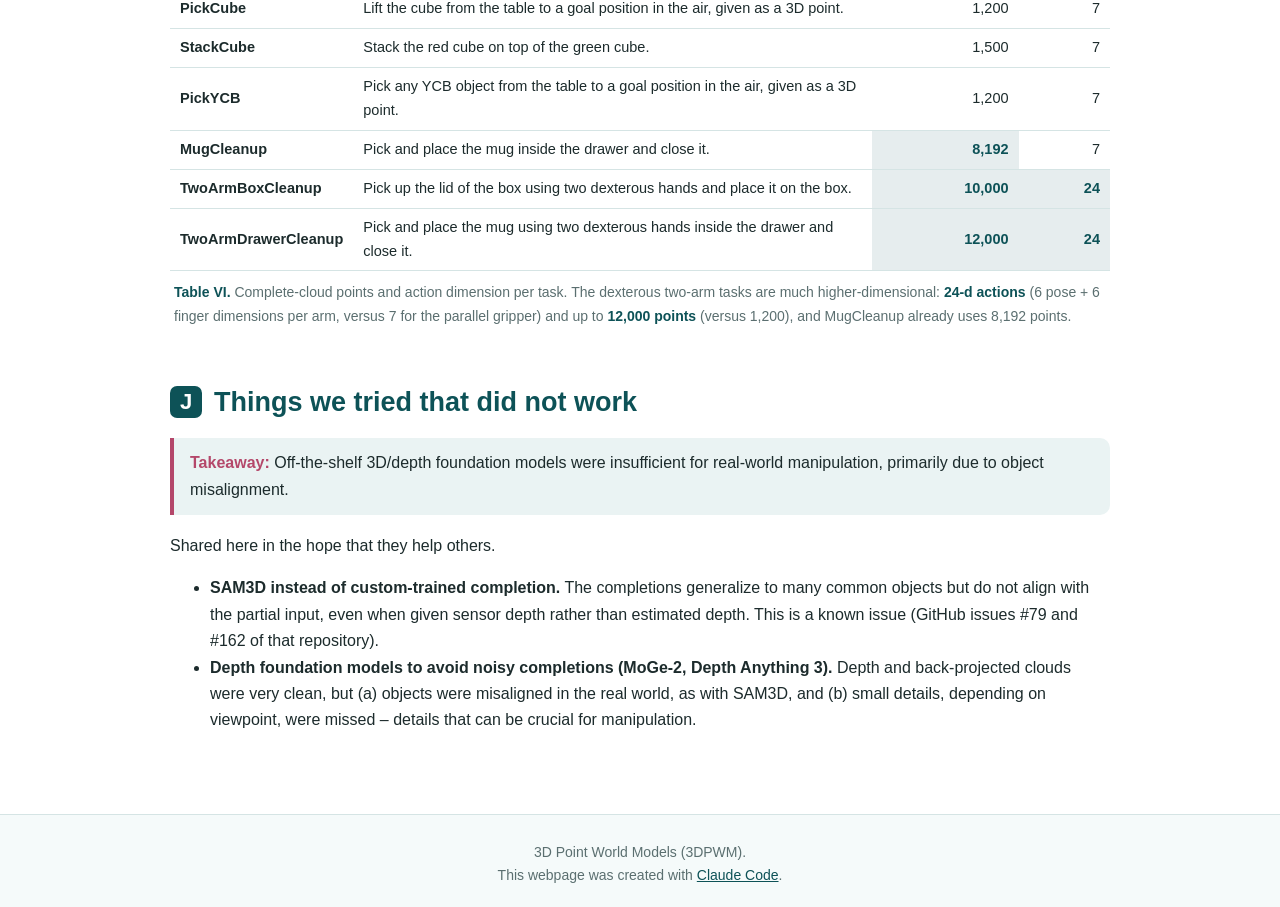
==== commit 64850764: "Hyperlink author names in the byline Co-Authored-By: Claude Sonnet 5 <noreply@anthropic.com>" ====
--- a/appendix.html
+++ b/appendix.html
@@ -15,7 +15,7 @@
   <div class="wrap">
     <h1>3D Point World Models</h1>
     <p class="sub">Appendix</p>
-    <p class="authors">Skand Peri, Hung Nguyen, Chanho Kim, Li Fuxin, Stefan Lee</p>
+    <p class="authors"><a href="https://pvskand.github.io/">Skand Peri</a>, <a href="https://www.linkedin.com/in/hungnguyenalexx">Hung Nguyen</a>, <a href="https://chkim403.github.io/">Chanho Kim</a>, <a href="https://web.engr.oregonstate.edu/~lif/">Li Fuxin</a>, <a href="https://web.engr.oregonstate.edu/~leestef/">Stefan Lee</a></p>
     <div class="btns">
       <a class="btn" href="index.html">Back to project page</a>
       <a class="btn alt" href="pdf/paper.pdf">Paper (PDF)</a>
--- a/style.css
+++ b/style.css
@@ -23,6 +23,8 @@
 h1{font-size:clamp(26px,4.4vw,40px);line-height:1.2;margin:0 0 6px;color:var(--brand)}
 .sub{font-size:clamp(16px,2.4vw,21px);color:var(--accent);margin:0 0 20px;font-weight:500}
 .authors{color:var(--muted);font-size:14px;margin:0 0 20px}
+.authors a{color:inherit;text-decoration:underline;text-underline-offset:2px}
+.authors a:hover{color:var(--brand)}
 .btns{display:flex;gap:10px;justify-content:center;flex-wrap:wrap;margin-bottom:26px}
 .btn{display:inline-block;padding:9px 18px;border-radius:8px;background:var(--brand);color:#fff;text-decoration:none;font-weight:600;font-size:15px}
 .btn.alt{background:#fff;color:var(--brand);border:1px solid var(--brand)}
@@ -34,7 +36,7 @@
 
 /* nav */
 nav.top{position:sticky;top:0;z-index:20;background:rgba(255,255,255,.94);backdrop-filter:blur(8px);border-bottom:1px solid var(--line)}
-nav.top .wrap{display:flex;gap:4px;overflow-x:auto;padding:8px 20px;scrollbar-width:none}
+nav.top .wrap{display:flex;justify-content:center;gap:4px;overflow-x:auto;padding:8px 20px;scrollbar-width:none}
 nav.top a{white-space:nowrap;text-decoration:none;font-size:14px;color:var(--brand);padding:5px 11px;border-radius:99px}
 nav.top a:hover{background:var(--tint)}
 
